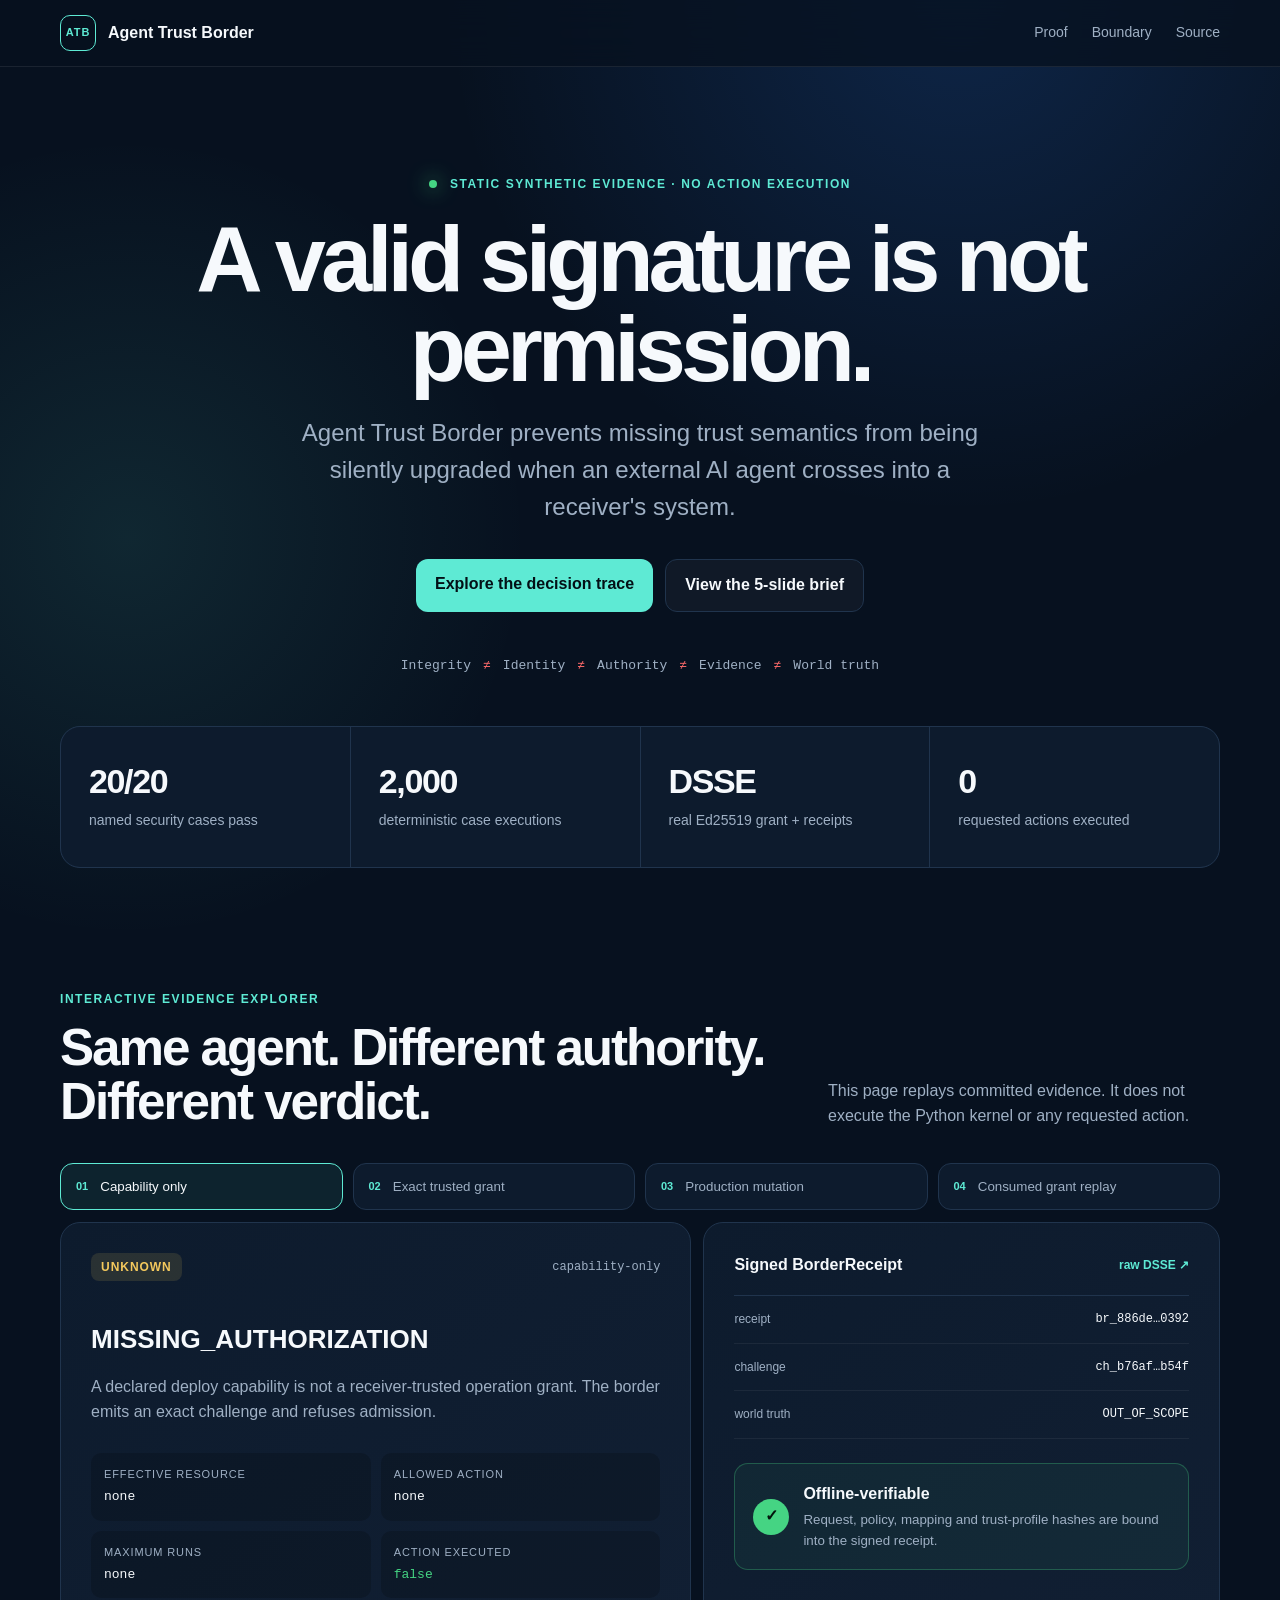
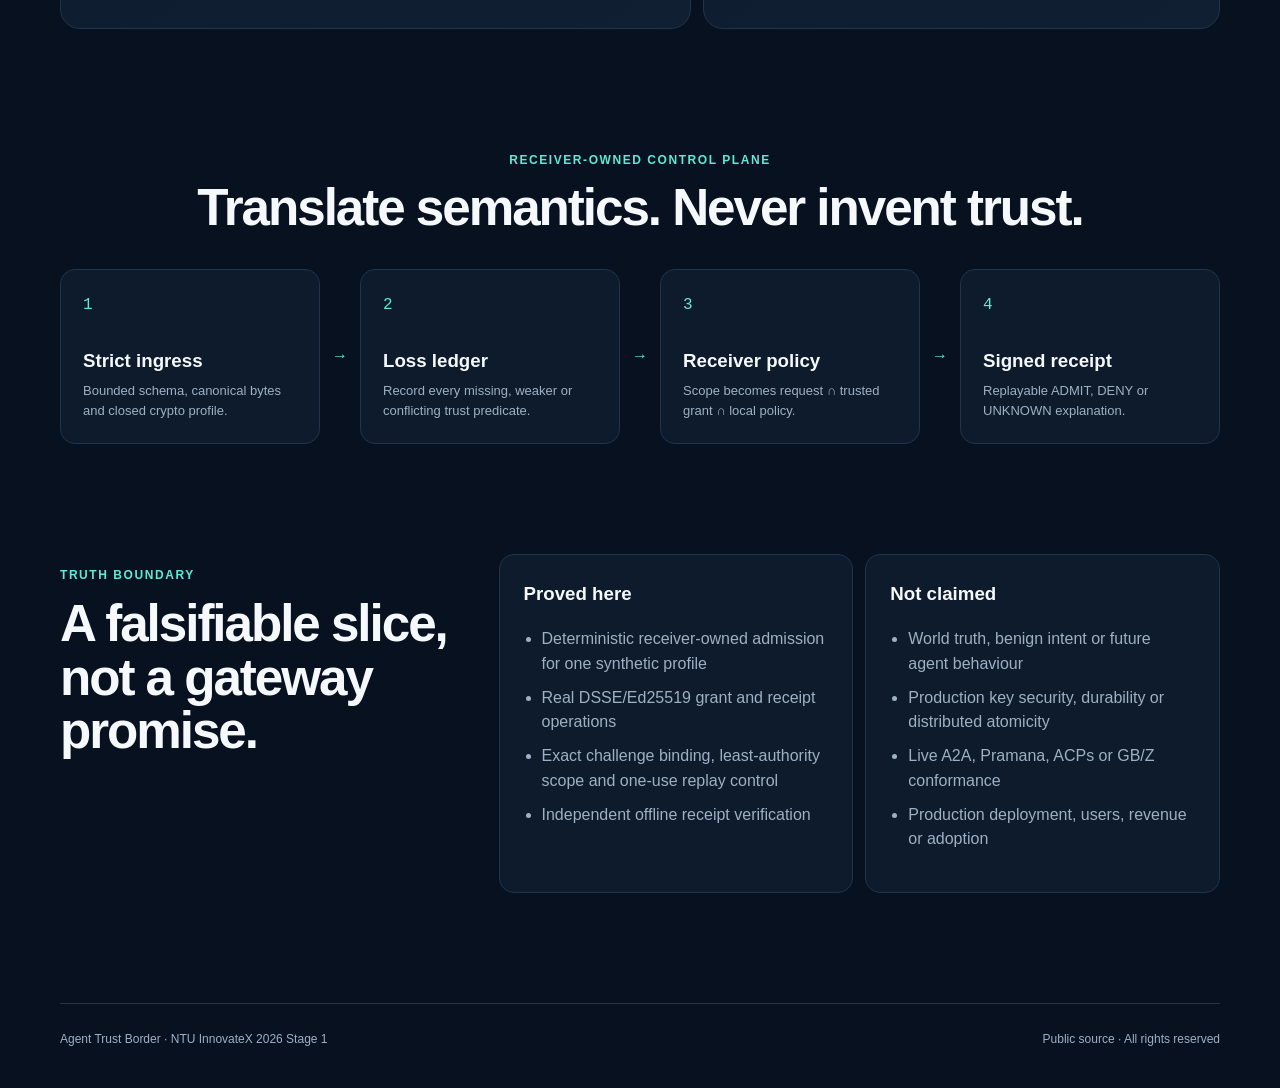
==== docs/index.html @ 83a8ef2d "Release Agent Trust Border Stage-1 prototype" ====
<!doctype html>
<html lang="en">
  <head>
    <meta charset="utf-8">
    <meta name="viewport" content="width=device-width, initial-scale=1">
    <meta name="description" content="A recorded, deterministic proof explorer for receiver-owned AI agent admission decisions.">
    <meta name="theme-color" content="#07111f">
    <meta name="referrer" content="no-referrer">
    <meta http-equiv="Content-Security-Policy" content="default-src 'self'; img-src 'self' data:; style-src 'self'; script-src 'self'; connect-src 'none'; font-src 'self'; object-src 'none'; base-uri 'none'; form-action 'none'">
    <title>Agent Trust Border — Evidence Explorer</title>
    <link rel="stylesheet" href="styles.css">
  </head>
  <body>
    <header class="site-header">
      <a class="brand" href="#top" aria-label="Agent Trust Border home">
        <span class="brand-mark" aria-hidden="true">ATB</span>
        <span>Agent Trust Border</span>
      </a>
      <nav aria-label="Primary">
        <a href="#proof">Proof</a>
        <a href="#boundary">Boundary</a>
        <a href="https://github.com/Lordof2L/agent-trust-border">Source</a>
      </nav>
    </header>

    <main id="top">
      <section class="hero shell">
        <div class="eyebrow"><span class="status-dot"></span> Static synthetic evidence · no action execution</div>
        <h1>A valid signature is not permission.</h1>
        <p class="lede">
          Agent Trust Border prevents missing trust semantics from being silently upgraded
          when an external AI agent crosses into a receiver's system.
        </p>
        <div class="hero-actions">
          <a class="button primary" href="#proof">Explore the decision trace</a>
          <a class="button secondary" href="Agent-Trust-Border-NTU-InnovateX-2026.pdf">View the 5-slide brief</a>
        </div>
        <div class="axis-strip" aria-label="Trust axes remain separate">
          <span>Integrity</span><i>≠</i><span>Identity</span><i>≠</i><span>Authority</span><i>≠</i><span>Evidence</span><i>≠</i><span>World truth</span>
        </div>
      </section>

      <section class="metrics shell" aria-label="Executed proof metrics">
        <article><strong>20/20</strong><span>named security cases pass</span></article>
        <article><strong>2,000</strong><span>deterministic case executions</span></article>
        <article><strong>DSSE</strong><span>real Ed25519 grant + receipts</span></article>
        <article><strong>0</strong><span>requested actions executed</span></article>
      </section>

      <section id="proof" class="proof shell">
        <div class="section-heading">
          <div>
            <p class="kicker">Interactive evidence explorer</p>
            <h2>Same agent. Different authority. Different verdict.</h2>
          </div>
          <p>This page replays committed evidence. It does not execute the Python kernel or any requested action.</p>
        </div>

        <div class="step-tabs" role="tablist" aria-label="Decision trace steps">
          <button class="step-tab active" role="tab" aria-selected="true" data-step="0"><b>01</b><span>Capability only</span></button>
          <button class="step-tab" role="tab" aria-selected="false" data-step="1"><b>02</b><span>Exact trusted grant</span></button>
          <button class="step-tab" role="tab" aria-selected="false" data-step="2"><b>03</b><span>Production mutation</span></button>
          <button class="step-tab" role="tab" aria-selected="false" data-step="3"><b>04</b><span>Consumed grant replay</span></button>
        </div>

        <div class="decision-grid">
          <article class="decision-card">
            <div class="decision-topline">
              <span id="verdict" class="verdict unknown">UNKNOWN</span>
              <span id="stepLabel" class="mono">capability-only</span>
            </div>
            <h3 id="reason">MISSING_AUTHORIZATION</h3>
            <p id="explanation">A declared deploy capability is not a receiver-trusted operation grant. The border emits an exact challenge and refuses admission.</p>
            <dl>
              <div><dt>Effective resource</dt><dd id="resource">none</dd></div>
              <div><dt>Allowed action</dt><dd id="action">none</dd></div>
              <div><dt>Maximum runs</dt><dd id="maxRuns">none</dd></div>
              <div><dt>Action executed</dt><dd class="safe">false</dd></div>
            </dl>
          </article>

          <article class="receipt-card">
            <div class="receipt-heading">
              <span>Signed BorderReceipt</span>
              <a id="receiptLink" href="evidence/unknown-receipt.dsse.json">raw DSSE ↗</a>
            </div>
            <div class="hash-row"><span>receipt</span><code id="receiptId">br_886de…0392</code></div>
            <div class="hash-row"><span>challenge</span><code id="challengeId">ch_b76af…b54f</code></div>
            <div class="hash-row"><span>world truth</span><code>OUT_OF_SCOPE</code></div>
            <div class="receipt-seal">
              <span class="seal-icon">✓</span>
              <div><strong>Offline-verifiable</strong><small>Request, policy, mapping and trust-profile hashes are bound into the signed receipt.</small></div>
            </div>
          </article>
        </div>
      </section>

      <section class="architecture shell">
        <p class="kicker">Receiver-owned control plane</p>
        <h2>Translate semantics. Never invent trust.</h2>
        <div class="flow" aria-label="Agent Trust Border flow">
          <article><span>1</span><h3>Strict ingress</h3><p>Bounded schema, canonical bytes and closed crypto profile.</p></article>
          <i>→</i>
          <article><span>2</span><h3>Loss ledger</h3><p>Record every missing, weaker or conflicting trust predicate.</p></article>
          <i>→</i>
          <article><span>3</span><h3>Receiver policy</h3><p>Scope becomes request ∩ trusted grant ∩ local policy.</p></article>
          <i>→</i>
          <article><span>4</span><h3>Signed receipt</h3><p>Replayable ADMIT, DENY or UNKNOWN explanation.</p></article>
        </div>
      </section>

      <section id="boundary" class="boundary shell">
        <div>
          <p class="kicker">Truth boundary</p>
          <h2>A falsifiable slice, not a gateway promise.</h2>
        </div>
        <div class="boundary-columns">
          <article>
            <h3>Proved here</h3>
            <ul>
              <li>Deterministic receiver-owned admission for one synthetic profile</li>
              <li>Real DSSE/Ed25519 grant and receipt operations</li>
              <li>Exact challenge binding, least-authority scope and one-use replay control</li>
              <li>Independent offline receipt verification</li>
            </ul>
          </article>
          <article>
            <h3>Not claimed</h3>
            <ul>
              <li>World truth, benign intent or future agent behaviour</li>
              <li>Production key security, durability or distributed atomicity</li>
              <li>Live A2A, Pramana, ACPs or GB/Z conformance</li>
              <li>Production deployment, users, revenue or adoption</li>
            </ul>
          </article>
        </div>
      </section>
    </main>

    <footer class="shell">
      <span>Agent Trust Border · NTU InnovateX 2026 Stage 1</span>
      <span>Public source · All rights reserved</span>
    </footer>
    <script src="app.js"></script>
  </body>
</html>
---- docs/styles.css ----
:root {
  color-scheme: dark;
  --bg: #07111f;
  --panel: #0d1b2d;
  --panel-2: #111f33;
  --line: #20344d;
  --text: #f6f9fc;
  --muted: #9fb0c4;
  --cyan: #5eead4;
  --blue: #60a5fa;
  --green: #45d483;
  --yellow: #f4c95d;
  --red: #ff6b6b;
  --radius: 20px;
}

* { box-sizing: border-box; }
html { scroll-behavior: smooth; }
body {
  margin: 0;
  background:
    radial-gradient(circle at 75% 0%, rgba(46, 130, 255, .18), transparent 32rem),
    radial-gradient(circle at 10% 20%, rgba(94, 234, 212, .10), transparent 25rem),
    var(--bg);
  color: var(--text);
  font-family: Inter, ui-sans-serif, -apple-system, BlinkMacSystemFont, "Segoe UI", sans-serif;
  line-height: 1.55;
}
a { color: inherit; }
.shell { width: min(1160px, calc(100% - 40px)); margin-inline: auto; }
.site-header {
  position: sticky; top: 0; z-index: 10;
  display: flex; align-items: center; justify-content: space-between;
  padding: 15px max(20px, calc((100vw - 1160px) / 2));
  border-bottom: 1px solid rgba(255,255,255,.08);
  background: rgba(7, 17, 31, .78); backdrop-filter: blur(18px);
}
.brand { display: flex; align-items: center; gap: 12px; text-decoration: none; font-weight: 700; }
.brand-mark { display: grid; place-items: center; width: 36px; height: 36px; border: 1px solid var(--cyan); border-radius: 10px; color: var(--cyan); font-size: 11px; letter-spacing: .08em; }
nav { display: flex; gap: 24px; }
nav a { color: var(--muted); text-decoration: none; font-size: 14px; }
nav a:hover { color: var(--text); }

.hero { padding: 108px 0 50px; text-align: center; }
.eyebrow, .kicker { color: var(--cyan); text-transform: uppercase; letter-spacing: .13em; font-size: 12px; font-weight: 800; }
.status-dot { display: inline-block; width: 8px; height: 8px; margin-right: 8px; border-radius: 50%; background: var(--green); box-shadow: 0 0 20px var(--green); }
h1 { max-width: 900px; margin: 20px auto; font-size: clamp(48px, 8vw, 92px); line-height: .98; letter-spacing: -.055em; }
.lede { max-width: 720px; margin: 0 auto; color: var(--muted); font-size: clamp(18px, 2.2vw, 24px); }
.hero-actions { display: flex; justify-content: center; gap: 12px; margin: 34px 0 44px; flex-wrap: wrap; }
.button { padding: 13px 19px; border-radius: 12px; text-decoration: none; font-weight: 750; }
.button.primary { color: #031016; background: var(--cyan); }
.button.secondary { border: 1px solid var(--line); background: rgba(255,255,255,.035); }
.axis-strip { display: flex; gap: 12px; justify-content: center; flex-wrap: wrap; color: var(--muted); font-family: ui-monospace, SFMono-Regular, Menlo, monospace; font-size: 13px; }
.axis-strip i { color: var(--red); font-style: normal; }

.metrics { display: grid; grid-template-columns: repeat(4, 1fr); gap: 1px; overflow: hidden; border: 1px solid var(--line); border-radius: var(--radius); background: var(--line); }
.metrics article { min-height: 140px; padding: 28px; background: var(--panel); }
.metrics strong { display: block; font-size: 34px; letter-spacing: -.04em; }
.metrics span { color: var(--muted); font-size: 14px; }

section { scroll-margin-top: 80px; }
.proof, .architecture, .boundary { padding-top: 110px; }
.section-heading { display: grid; grid-template-columns: 1.3fr .7fr; gap: 40px; align-items: end; }
h2 { margin: 8px 0 0; font-size: clamp(34px, 4vw, 56px); line-height: 1.05; letter-spacing: -.04em; }
.section-heading > p { color: var(--muted); margin: 0; }
.step-tabs { display: grid; grid-template-columns: repeat(4, 1fr); gap: 10px; margin: 34px 0 12px; }
.step-tab { display: flex; align-items: center; gap: 12px; padding: 15px; border: 1px solid var(--line); border-radius: 13px; background: var(--panel); color: var(--muted); cursor: pointer; text-align: left; }
.step-tab b { color: var(--cyan); font-size: 11px; }
.step-tab.active { color: var(--text); border-color: var(--cyan); background: rgba(94,234,212,.08); }
.decision-grid { display: grid; grid-template-columns: 1.1fr .9fr; gap: 12px; }
.decision-card, .receipt-card { padding: 30px; border: 1px solid var(--line); border-radius: var(--radius); background: linear-gradient(145deg, var(--panel), var(--panel-2)); }
.decision-topline, .receipt-heading, .hash-row { display: flex; justify-content: space-between; align-items: center; gap: 20px; }
.verdict { padding: 5px 10px; border-radius: 8px; font-size: 12px; font-weight: 900; letter-spacing: .08em; }
.verdict.unknown { color: var(--yellow); background: rgba(244,201,93,.12); }
.verdict.admit { color: var(--green); background: rgba(69,212,131,.12); }
.verdict.deny { color: var(--red); background: rgba(255,107,107,.12); }
.mono, code { font-family: ui-monospace, SFMono-Regular, Menlo, monospace; }
.mono { color: var(--muted); font-size: 12px; }
.decision-card h3 { font-size: 26px; margin: 38px 0 8px; overflow-wrap: anywhere; }
.decision-card > p { color: var(--muted); min-height: 50px; }
dl { display: grid; grid-template-columns: 1fr 1fr; gap: 10px; margin: 28px 0 0; }
dl div { padding: 13px; border-radius: 10px; background: rgba(0,0,0,.18); }
dt { color: var(--muted); font-size: 11px; text-transform: uppercase; letter-spacing: .08em; }
dd { margin: 4px 0 0; font-family: ui-monospace, SFMono-Regular, Menlo, monospace; font-size: 13px; }
.safe { color: var(--green); }
.receipt-heading { padding-bottom: 18px; border-bottom: 1px solid var(--line); font-weight: 800; }
.receipt-heading a { color: var(--cyan); font-size: 12px; text-decoration: none; }
.hash-row { padding: 14px 0; border-bottom: 1px solid rgba(255,255,255,.06); color: var(--muted); font-size: 12px; }
.hash-row code { color: var(--text); text-align: right; overflow-wrap: anywhere; }
.receipt-seal { display: flex; align-items: center; gap: 14px; margin-top: 24px; padding: 18px; border: 1px solid rgba(69,212,131,.3); border-radius: 14px; background: rgba(69,212,131,.06); }
.seal-icon { display: grid; place-items: center; flex: 0 0 36px; height: 36px; border-radius: 50%; color: #03150c; background: var(--green); font-weight: 900; }
.receipt-seal strong, .receipt-seal small { display: block; }
.receipt-seal small { color: var(--muted); margin-top: 3px; }

.architecture { text-align: center; }
.flow { display: grid; grid-template-columns: 1fr auto 1fr auto 1fr auto 1fr; gap: 12px; align-items: stretch; margin-top: 34px; text-align: left; }
.flow article { padding: 22px; border: 1px solid var(--line); border-radius: 15px; background: var(--panel); }
.flow article span { color: var(--cyan); font-family: ui-monospace, SFMono-Regular, Menlo, monospace; }
.flow h3 { margin: 28px 0 6px; }
.flow p { margin: 0; color: var(--muted); font-size: 13px; }
.flow > i { align-self: center; color: var(--cyan); font-style: normal; }

.boundary { display: grid; grid-template-columns: .7fr 1.3fr; gap: 50px; padding-bottom: 110px; }
.boundary-columns { display: grid; grid-template-columns: 1fr 1fr; gap: 12px; }
.boundary article { padding: 24px; border: 1px solid var(--line); border-radius: 15px; background: var(--panel); }
.boundary h3 { margin-top: 0; }
.boundary ul { padding-left: 18px; color: var(--muted); }
.boundary li { margin: 9px 0; }
footer { display: flex; justify-content: space-between; gap: 20px; padding: 26px 0 40px; border-top: 1px solid var(--line); color: var(--muted); font-size: 12px; }

@media (max-width: 860px) {
  nav { display: none; }
  .metrics { grid-template-columns: 1fr 1fr; }
  .section-heading, .decision-grid, .boundary { grid-template-columns: 1fr; }
  .step-tabs { grid-template-columns: 1fr 1fr; }
  .flow { grid-template-columns: 1fr; }
  .flow > i { transform: rotate(90deg); justify-self: center; }
}
@media (max-width: 540px) {
  .shell { width: min(100% - 24px, 1160px); }
  .hero { padding-top: 78px; }
  .metrics, .step-tabs, .boundary-columns { grid-template-columns: 1fr; }
  .metrics article { min-height: auto; }
  .decision-card, .receipt-card { padding: 20px; }
  dl { grid-template-columns: 1fr; }
  footer { flex-direction: column; }
}
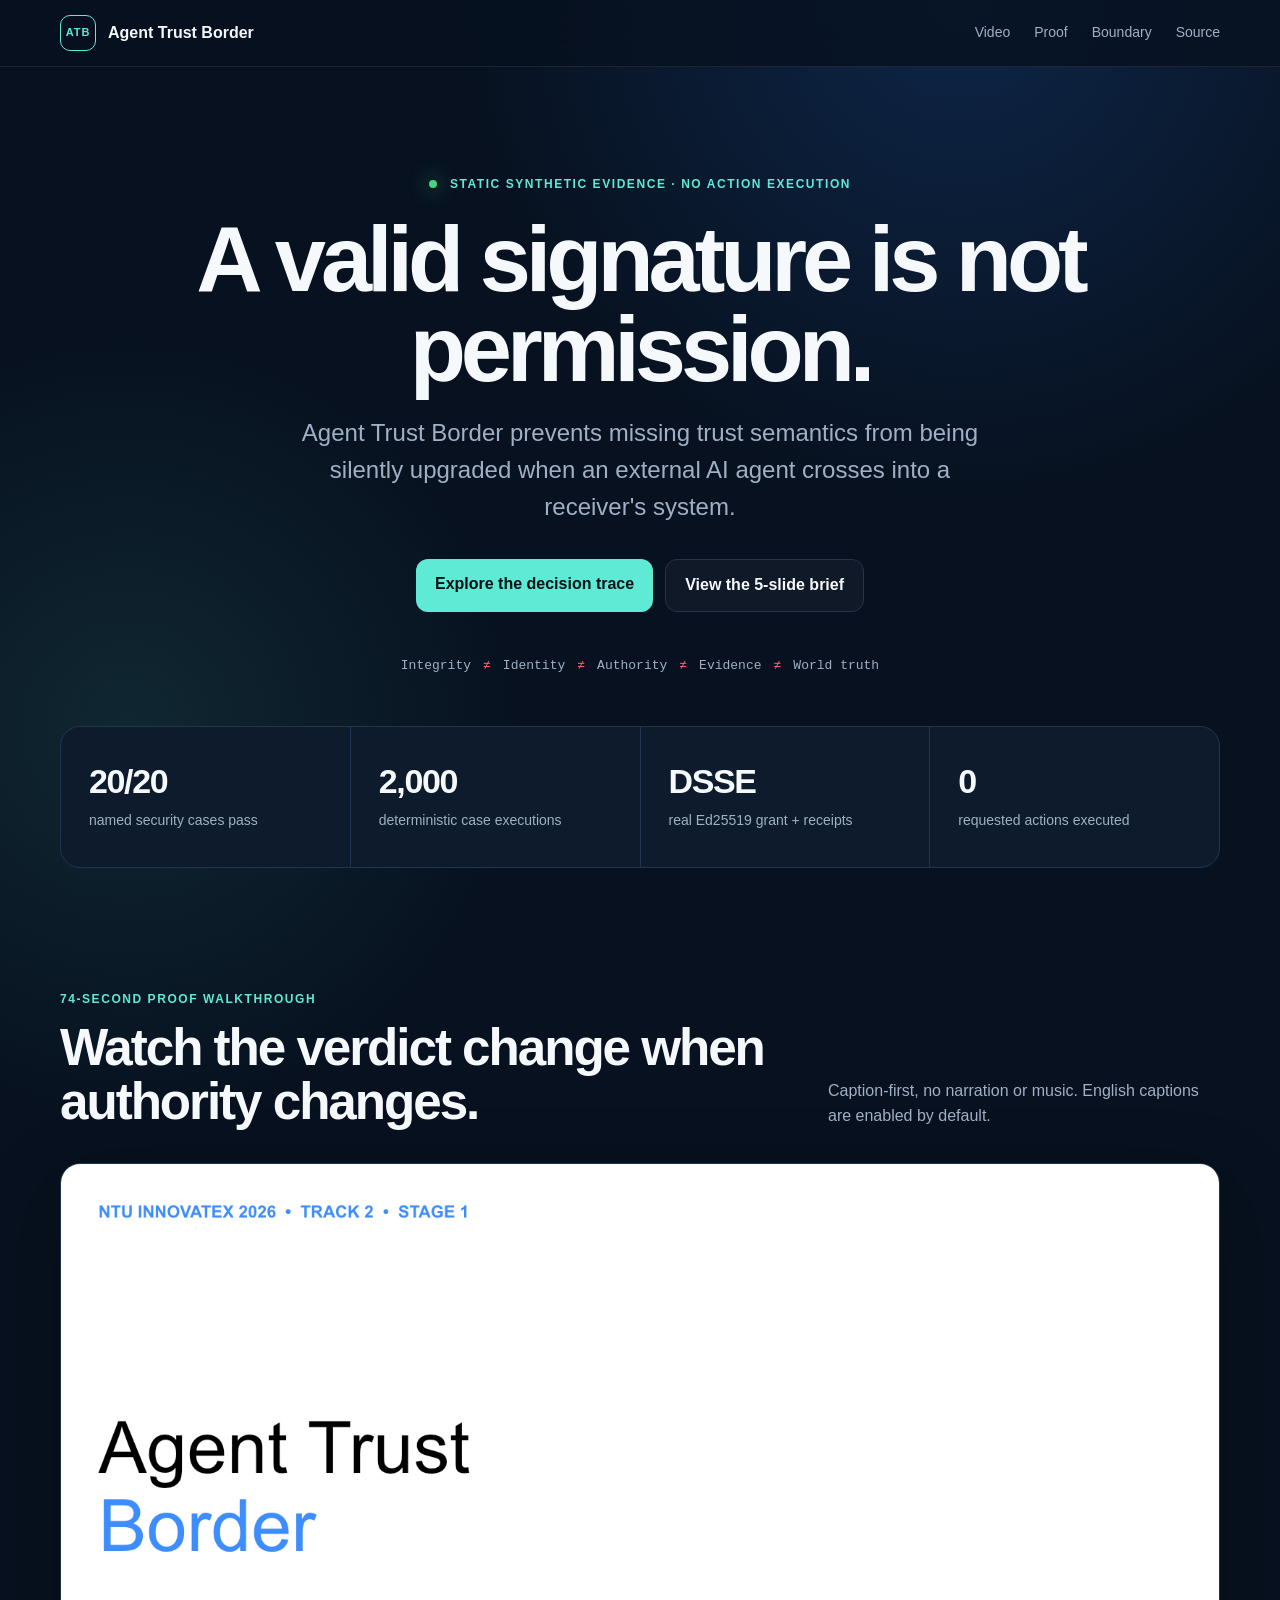
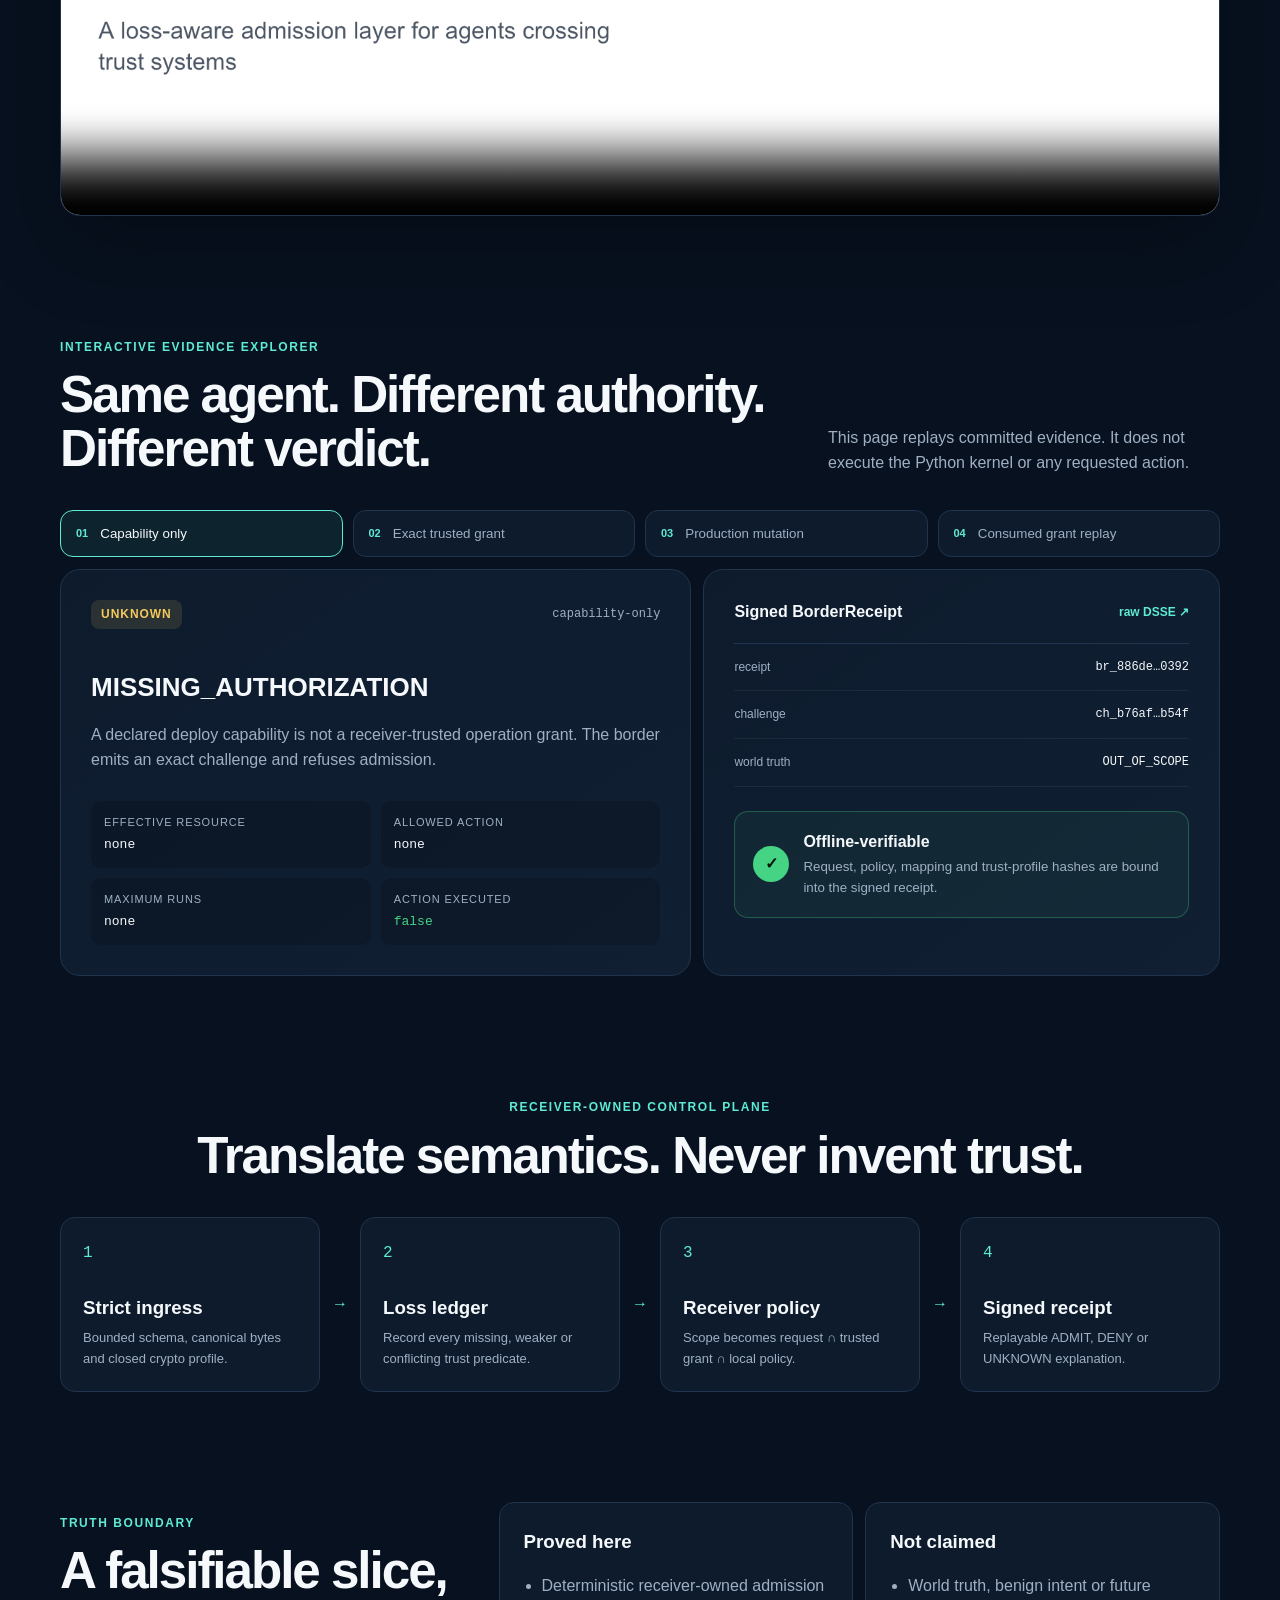
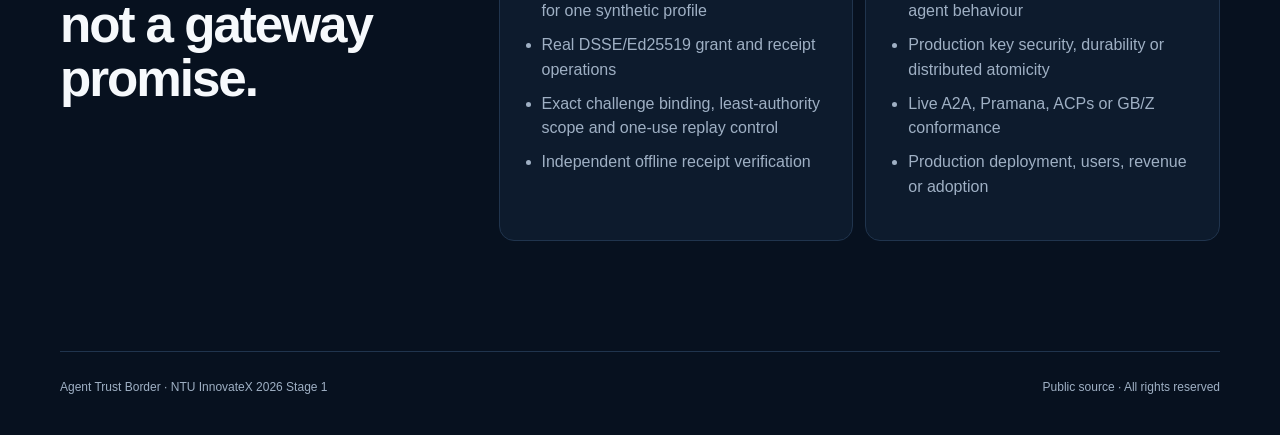
==== commit 3111aa2d: "Add rights-clean Stage-1 demo video" ====
--- a/docs/index.html
+++ b/docs/index.html
@@ -17,6 +17,7 @@
         <span>Agent Trust Border</span>
       </a>
       <nav aria-label="Primary">
+        <a href="#video">Video</a>
         <a href="#proof">Proof</a>
         <a href="#boundary">Boundary</a>
         <a href="https://github.com/Lordof2L/agent-trust-border">Source</a>
@@ -45,6 +46,21 @@
         <article><strong>2,000</strong><span>deterministic case executions</span></article>
         <article><strong>DSSE</strong><span>real Ed25519 grant + receipts</span></article>
         <article><strong>0</strong><span>requested actions executed</span></article>
+      </section>
+
+      <section id="video" class="demo-video shell">
+        <div class="section-heading">
+          <div>
+            <p class="kicker">74-second proof walkthrough</p>
+            <h2>Watch the verdict change when authority changes.</h2>
+          </div>
+          <p>Caption-first, no narration or music. English captions are enabled by default.</p>
+        </div>
+        <video controls preload="metadata" poster="video-poster.png">
+          <source src="Agent-Trust-Border-Stage1.mp4" type="video/mp4">
+          <track kind="captions" src="captions.vtt" srclang="en" label="English" default>
+          <a href="Agent-Trust-Border-Stage1.mp4">Download the MP4 demo.</a>
+        </video>
       </section>
 
       <section id="proof" class="proof shell">
--- a/docs/styles.css
+++ b/docs/styles.css
@@ -59,7 +59,16 @@
 .metrics span { color: var(--muted); font-size: 14px; }
 
 section { scroll-margin-top: 80px; }
-.proof, .architecture, .boundary { padding-top: 110px; }
+.demo-video, .proof, .architecture, .boundary { padding-top: 110px; }
+.demo-video video {
+  display: block;
+  width: 100%;
+  margin-top: 34px;
+  border: 1px solid var(--line);
+  border-radius: var(--radius);
+  background: #000;
+  box-shadow: 0 28px 80px rgba(0,0,0,.28);
+}
 .section-heading { display: grid; grid-template-columns: 1.3fr .7fr; gap: 40px; align-items: end; }
 h2 { margin: 8px 0 0; font-size: clamp(34px, 4vw, 56px); line-height: 1.05; letter-spacing: -.04em; }
 .section-heading > p { color: var(--muted); margin: 0; }
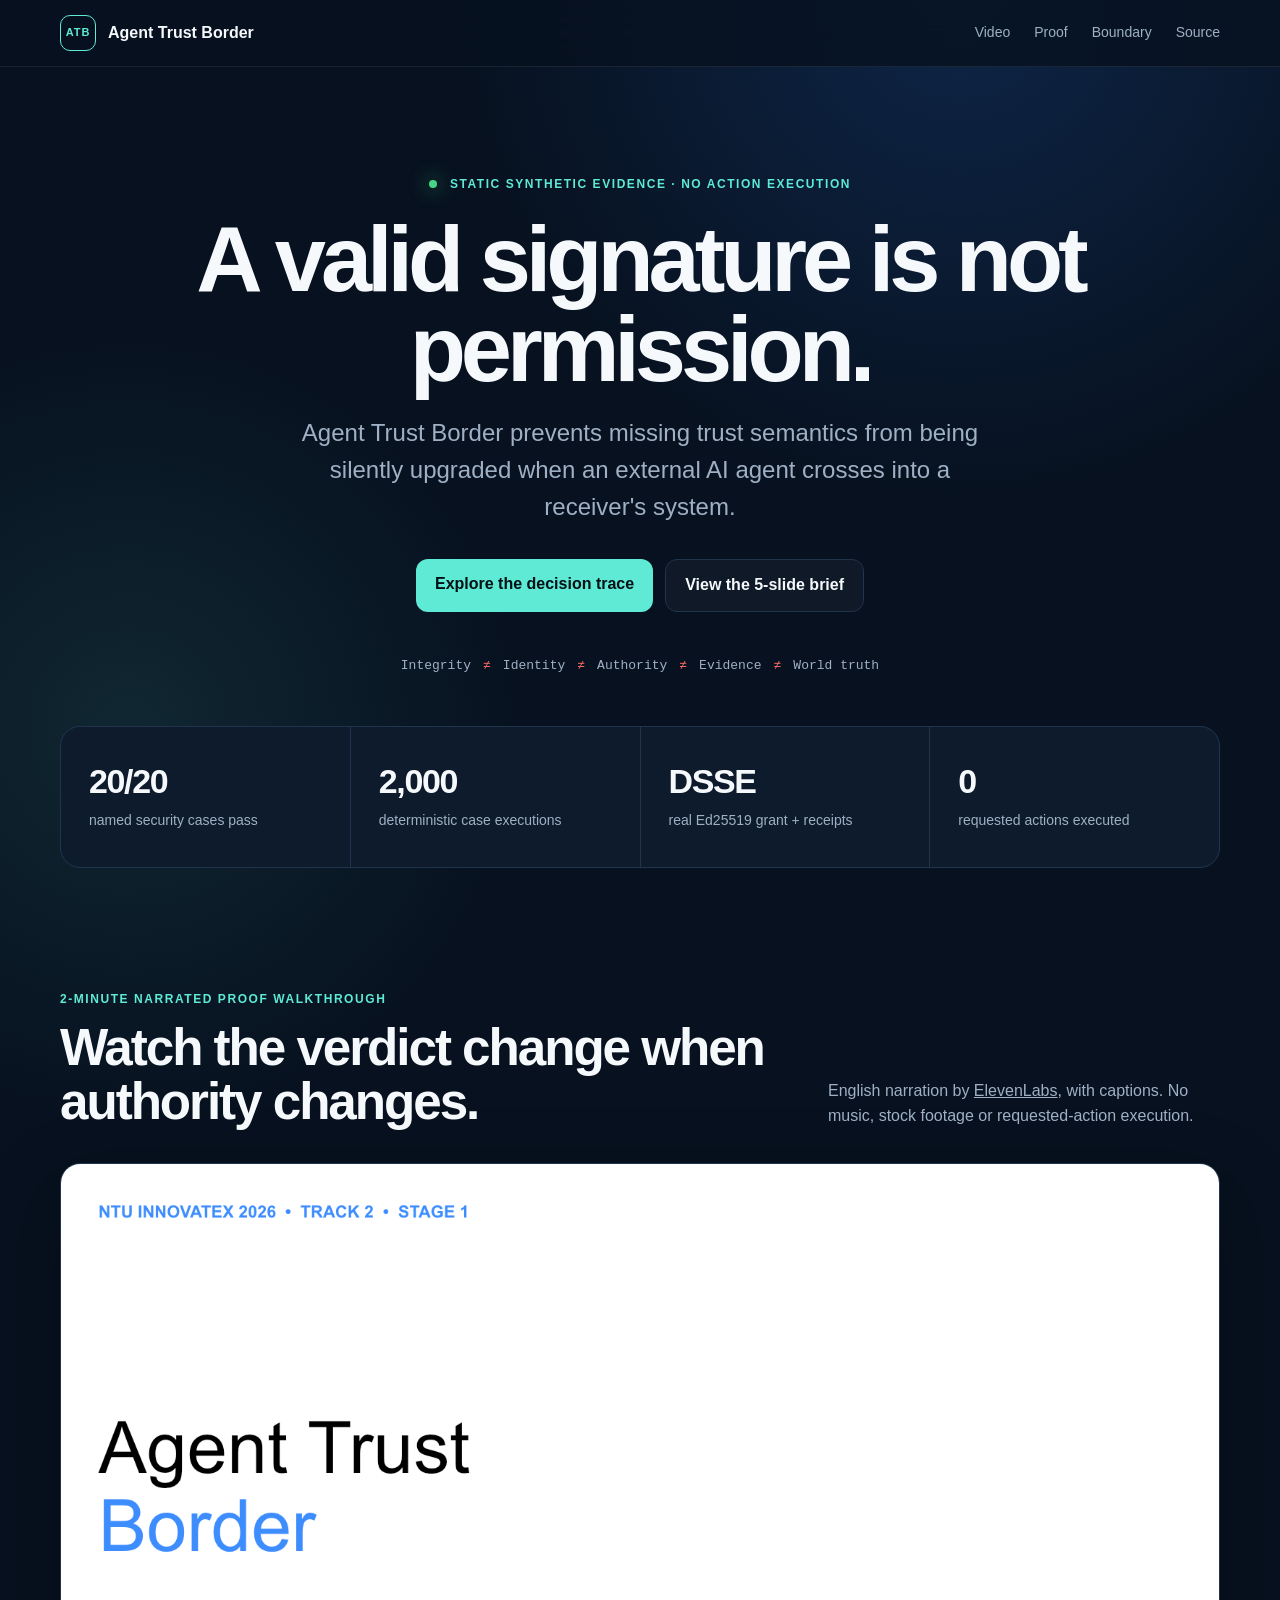
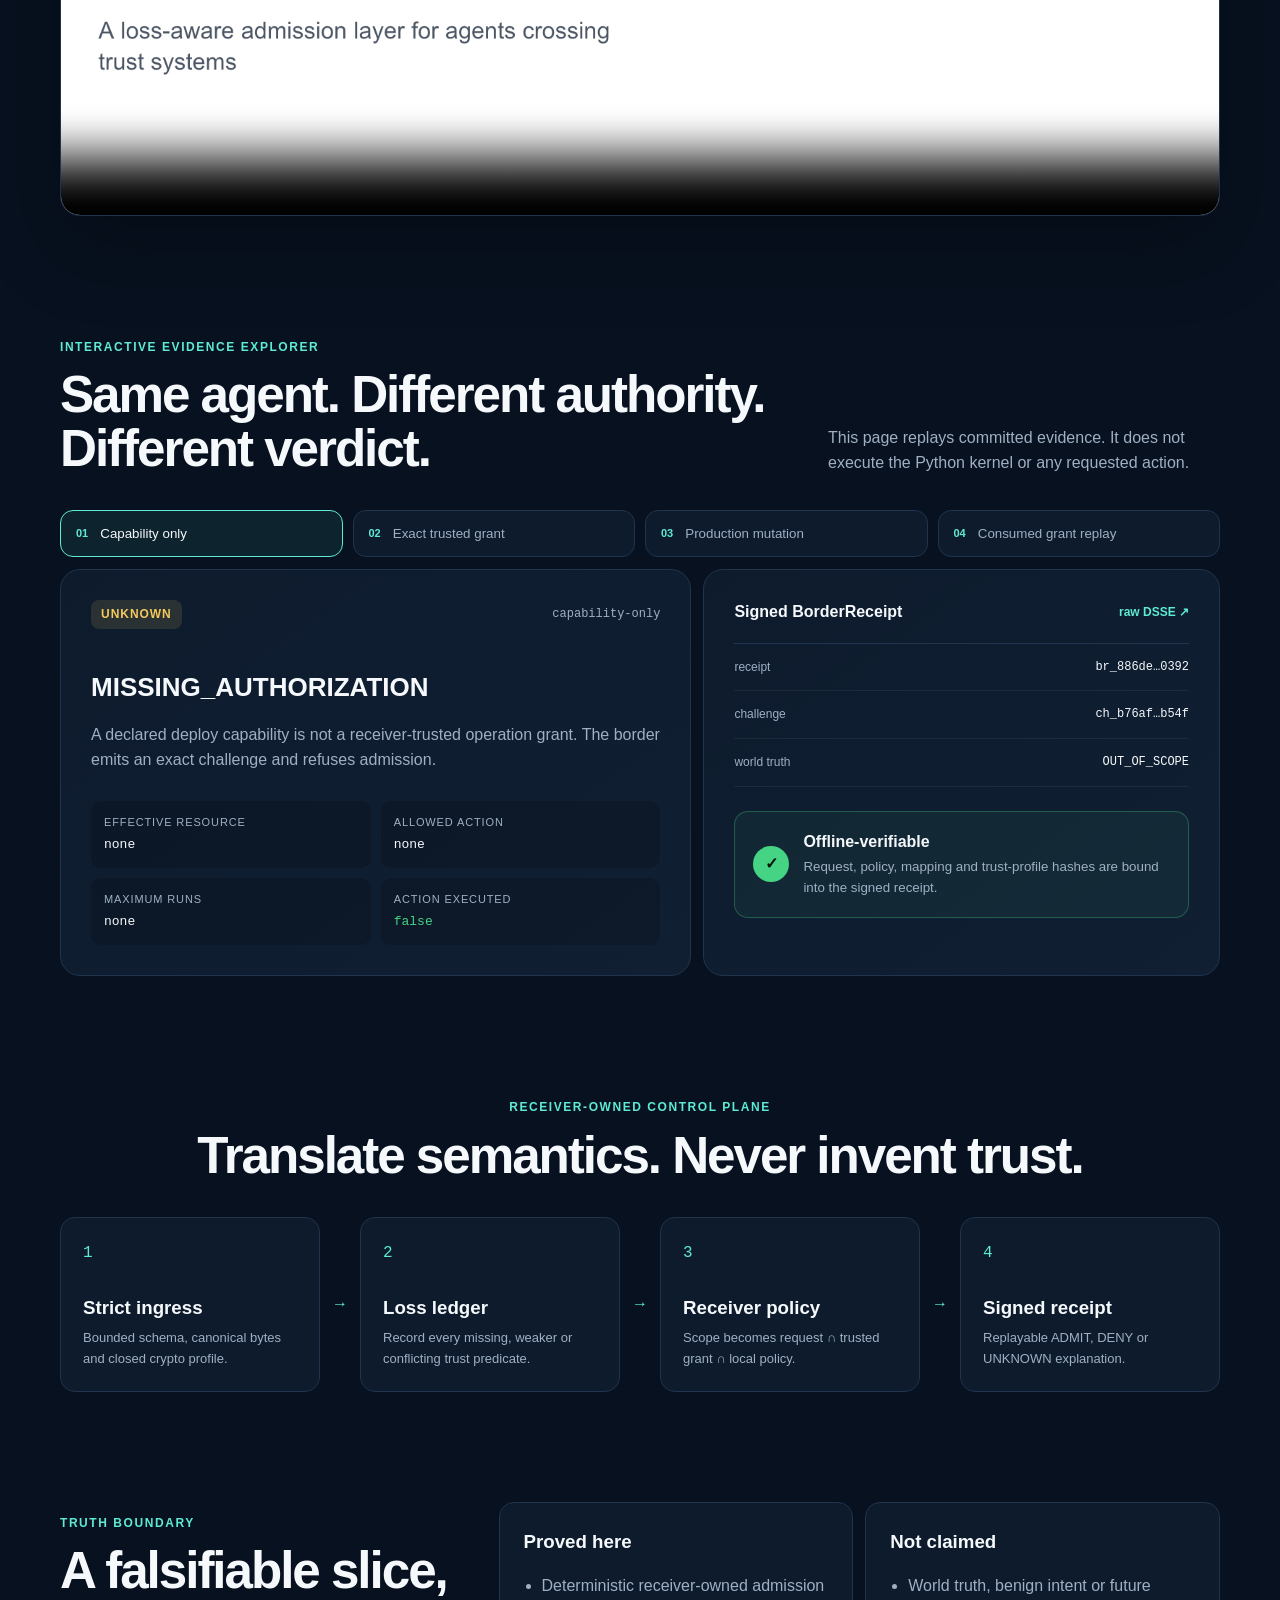
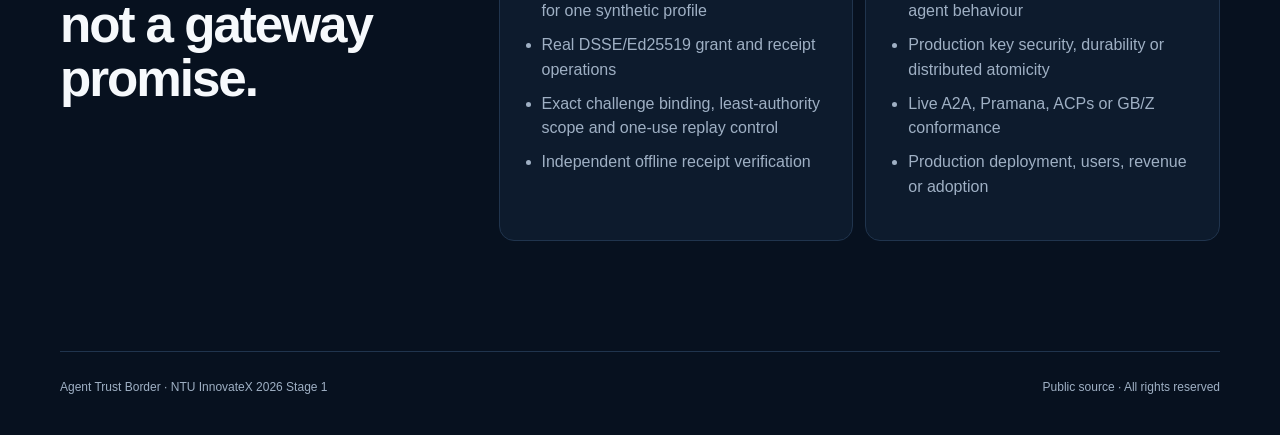
==== commit 68e12c15: "Add narrated Stage 1 demo" ====
--- a/docs/index.html
+++ b/docs/index.html
@@ -51,10 +51,10 @@
       <section id="video" class="demo-video shell">
         <div class="section-heading">
           <div>
-            <p class="kicker">74-second proof walkthrough</p>
+            <p class="kicker">2-minute narrated proof walkthrough</p>
             <h2>Watch the verdict change when authority changes.</h2>
           </div>
-          <p>Caption-first, no narration or music. English captions are enabled by default.</p>
+          <p>English narration by <a href="https://elevenlabs.io/">ElevenLabs</a>, with captions. No music, stock footage or requested-action execution.</p>
         </div>
         <video controls preload="metadata" poster="video-poster.png">
           <source src="Agent-Trust-Border-Stage1.mp4" type="video/mp4">
